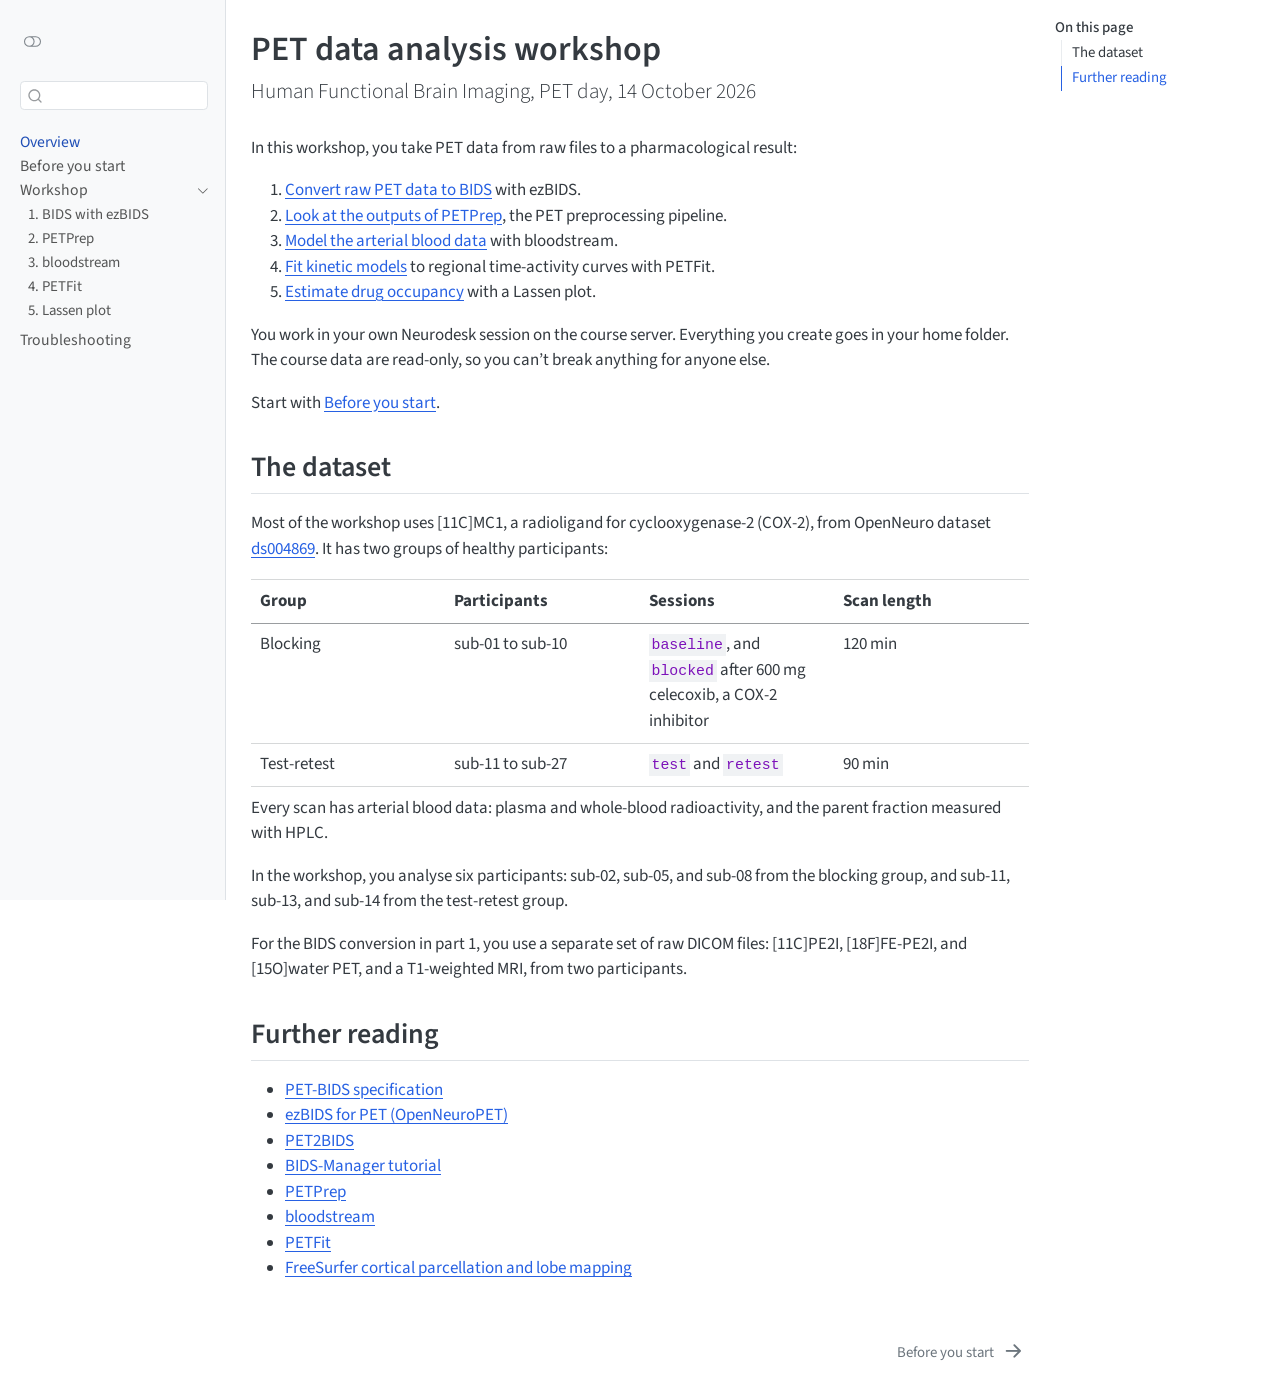
==== docs/index.html @ 764176b8 "first commit" ====
<!DOCTYPE html>
<html xmlns="http://www.w3.org/1999/xhtml" lang="en" xml:lang="en"><head>

<meta charset="utf-8">
<meta name="generator" content="quarto-1.8.22">

<meta name="viewport" content="width=device-width, initial-scale=1.0, user-scalable=yes">


<title>PET data analysis workshop</title>
<style>
code{white-space: pre-wrap;}
span.smallcaps{font-variant: small-caps;}
div.columns{display: flex; gap: min(4vw, 1.5em);}
div.column{flex: auto; overflow-x: auto;}
div.hanging-indent{margin-left: 1.5em; text-indent: -1.5em;}
ul.task-list{list-style: none;}
ul.task-list li input[type="checkbox"] {
  width: 0.8em;
  margin: 0 0.8em 0.2em -1em; /* quarto-specific, see https://github.com/quarto-dev/quarto-cli/issues/4556 */ 
  vertical-align: middle;
}
</style>


<script src="site_libs/quarto-nav/quarto-nav.js"></script>
<script src="site_libs/quarto-nav/headroom.min.js"></script>
<script src="site_libs/clipboard/clipboard.min.js"></script>
<script src="site_libs/quarto-search/autocomplete.umd.js"></script>
<script src="site_libs/quarto-search/fuse.min.js"></script>
<script src="site_libs/quarto-search/quarto-search.js"></script>
<meta name="quarto:offset" content="./">
<link href="./setup.html" rel="next">
<script src="site_libs/quarto-html/quarto.js" type="module"></script>
<script src="site_libs/quarto-html/tabsets/tabsets.js" type="module"></script>
<script src="site_libs/quarto-html/axe/axe-check.js" type="module"></script>
<script src="site_libs/quarto-html/popper.min.js"></script>
<script src="site_libs/quarto-html/tippy.umd.min.js"></script>
<script src="site_libs/quarto-html/anchor.min.js"></script>
<link href="site_libs/quarto-html/tippy.css" rel="stylesheet">
<link href="site_libs/quarto-html/quarto-syntax-highlighting-cd7454b418030687c631a6a7286fbe16.css" rel="stylesheet" class="quarto-color-scheme" id="quarto-text-highlighting-styles">
<link href="site_libs/quarto-html/quarto-syntax-highlighting-dark-fbf3368e9a39f98674df9137282eadca.css" rel="stylesheet" class="quarto-color-scheme quarto-color-alternate" id="quarto-text-highlighting-styles">
<link href="site_libs/quarto-html/quarto-syntax-highlighting-cd7454b418030687c631a6a7286fbe16.css" rel="stylesheet" class="quarto-color-scheme-extra" id="quarto-text-highlighting-styles">
<script src="site_libs/bootstrap/bootstrap.min.js"></script>
<link href="site_libs/bootstrap/bootstrap-icons.css" rel="stylesheet">
<link href="site_libs/bootstrap/bootstrap-1dff777cf163c50baf22591510baa299.min.css" rel="stylesheet" append-hash="true" class="quarto-color-scheme" id="quarto-bootstrap" data-mode="light">
<link href="site_libs/bootstrap/bootstrap-dark-a25004ff6f9bb34376268c84d08a2f1b.min.css" rel="stylesheet" append-hash="true" class="quarto-color-scheme quarto-color-alternate" id="quarto-bootstrap" data-mode="dark">
<link href="site_libs/bootstrap/bootstrap-1dff777cf163c50baf22591510baa299.min.css" rel="stylesheet" append-hash="true" class="quarto-color-scheme-extra" id="quarto-bootstrap" data-mode="light">
<script id="quarto-search-options" type="application/json">{
  "location": "sidebar",
  "copy-button": false,
  "collapse-after": 3,
  "panel-placement": "start",
  "type": "textbox",
  "limit": 50,
  "keyboard-shortcut": [
    "f",
    "/",
    "s"
  ],
  "show-item-context": false,
  "language": {
    "search-no-results-text": "No results",
    "search-matching-documents-text": "matching documents",
    "search-copy-link-title": "Copy link to search",
    "search-hide-matches-text": "Hide additional matches",
    "search-more-match-text": "more match in this document",
    "search-more-matches-text": "more matches in this document",
    "search-clear-button-title": "Clear",
    "search-text-placeholder": "",
    "search-detached-cancel-button-title": "Cancel",
    "search-submit-button-title": "Submit",
    "search-label": "Search"
  }
}</script>
<style>html{ scroll-behavior: smooth; }</style>


</head>

<body class="nav-sidebar docked quarto-light"><script id="quarto-html-before-body" type="application/javascript">
    const toggleBodyColorMode = (bsSheetEl) => {
      const mode = bsSheetEl.getAttribute("data-mode");
      const bodyEl = window.document.querySelector("body");
      if (mode === "dark") {
        bodyEl.classList.add("quarto-dark");
        bodyEl.classList.remove("quarto-light");
      } else {
        bodyEl.classList.add("quarto-light");
        bodyEl.classList.remove("quarto-dark");
      }
    }
    const toggleBodyColorPrimary = () => {
      const bsSheetEl = window.document.querySelector("link#quarto-bootstrap:not([rel=disabled-stylesheet])");
      if (bsSheetEl) {
        toggleBodyColorMode(bsSheetEl);
      }
    }
    const setColorSchemeToggle = (alternate) => {
      const toggles = window.document.querySelectorAll('.quarto-color-scheme-toggle');
      for (let i=0; i < toggles.length; i++) {
        const toggle = toggles[i];
        if (toggle) {
          if (alternate) {
            toggle.classList.add("alternate");
          } else {
            toggle.classList.remove("alternate");
          }
        }
      }
    };
    const toggleColorMode = (alternate) => {
      // Switch the stylesheets
      const primaryStylesheets = window.document.querySelectorAll('link.quarto-color-scheme:not(.quarto-color-alternate)');
      const alternateStylesheets = window.document.querySelectorAll('link.quarto-color-scheme.quarto-color-alternate');
      manageTransitions('#quarto-margin-sidebar .nav-link', false);
      if (alternate) {
        // note: dark is layered on light, we don't disable primary!
        enableStylesheet(alternateStylesheets);
        for (const sheetNode of alternateStylesheets) {
          if (sheetNode.id === "quarto-bootstrap") {
            toggleBodyColorMode(sheetNode);
          }
        }
      } else {
        disableStylesheet(alternateStylesheets);
        enableStylesheet(primaryStylesheets)
        toggleBodyColorPrimary();
      }
      manageTransitions('#quarto-margin-sidebar .nav-link', true);
      // Switch the toggles
      setColorSchemeToggle(alternate)
      // Hack to workaround the fact that safari doesn't
      // properly recolor the scrollbar when toggling (#1455)
      if (navigator.userAgent.indexOf('Safari') > 0 && navigator.userAgent.indexOf('Chrome') == -1) {
        manageTransitions("body", false);
        window.scrollTo(0, 1);
        setTimeout(() => {
          window.scrollTo(0, 0);
          manageTransitions("body", true);
        }, 40);
      }
    }
    const disableStylesheet = (stylesheets) => {
      for (let i=0; i < stylesheets.length; i++) {
        const stylesheet = stylesheets[i];
        stylesheet.rel = 'disabled-stylesheet';
      }
    }
    const enableStylesheet = (stylesheets) => {
      for (let i=0; i < stylesheets.length; i++) {
        const stylesheet = stylesheets[i];
        if(stylesheet.rel !== 'stylesheet') { // for Chrome, which will still FOUC without this check
          stylesheet.rel = 'stylesheet';
        }
      }
    }
    const manageTransitions = (selector, allowTransitions) => {
      const els = window.document.querySelectorAll(selector);
      for (let i=0; i < els.length; i++) {
        const el = els[i];
        if (allowTransitions) {
          el.classList.remove('notransition');
        } else {
          el.classList.add('notransition');
        }
      }
    }
    const isFileUrl = () => {
      return window.location.protocol === 'file:';
    }
    const hasAlternateSentinel = () => {
      let styleSentinel = getColorSchemeSentinel();
      if (styleSentinel !== null) {
        return styleSentinel === "alternate";
      } else {
        return false;
      }
    }
    const setStyleSentinel = (alternate) => {
      const value = alternate ? "alternate" : "default";
      if (!isFileUrl()) {
        window.localStorage.setItem("quarto-color-scheme", value);
      } else {
        localAlternateSentinel = value;
      }
    }
    const getColorSchemeSentinel = () => {
      if (!isFileUrl()) {
        const storageValue = window.localStorage.getItem("quarto-color-scheme");
        return storageValue != null ? storageValue : localAlternateSentinel;
      } else {
        return localAlternateSentinel;
      }
    }
    const toggleGiscusIfUsed = (isAlternate, darkModeDefault) => {
      const baseTheme = document.querySelector('#giscus-base-theme')?.value ?? 'light';
      const alternateTheme = document.querySelector('#giscus-alt-theme')?.value ?? 'dark';
      let newTheme = '';
      if(authorPrefersDark) {
        newTheme = isAlternate ? baseTheme : alternateTheme;
      } else {
        newTheme = isAlternate ? alternateTheme : baseTheme;
      }
      const changeGiscusTheme = () => {
        // From: https://github.com/giscus/giscus/issues/336
        const sendMessage = (message) => {
          const iframe = document.querySelector('iframe.giscus-frame');
          if (!iframe) return;
          iframe.contentWindow.postMessage({ giscus: message }, 'https://giscus.app');
        }
        sendMessage({
          setConfig: {
            theme: newTheme
          }
        });
      }
      const isGiscussLoaded = window.document.querySelector('iframe.giscus-frame') !== null;
      if (isGiscussLoaded) {
        changeGiscusTheme();
      }
    };
    const authorPrefersDark = false;
    const darkModeDefault = authorPrefersDark;
      document.querySelector('link#quarto-text-highlighting-styles.quarto-color-scheme-extra').rel = 'disabled-stylesheet';
      document.querySelector('link#quarto-bootstrap.quarto-color-scheme-extra').rel = 'disabled-stylesheet';
    let localAlternateSentinel = darkModeDefault ? 'alternate' : 'default';
    // Dark / light mode switch
    window.quartoToggleColorScheme = () => {
      // Read the current dark / light value
      let toAlternate = !hasAlternateSentinel();
      toggleColorMode(toAlternate);
      setStyleSentinel(toAlternate);
      toggleGiscusIfUsed(toAlternate, darkModeDefault);
      window.dispatchEvent(new Event('resize'));
    };
    // Switch to dark mode if need be
    if (hasAlternateSentinel()) {
      toggleColorMode(true);
    } else {
      toggleColorMode(false);
    }
  </script>

<div id="quarto-search-results"></div>
  <header id="quarto-header" class="headroom fixed-top">
  <nav class="quarto-secondary-nav">
    <div class="container-fluid d-flex">
      <button type="button" class="quarto-btn-toggle btn" data-bs-toggle="collapse" role="button" data-bs-target=".quarto-sidebar-collapse-item" aria-controls="quarto-sidebar" aria-expanded="false" aria-label="Toggle sidebar navigation" onclick="if (window.quartoToggleHeadroom) { window.quartoToggleHeadroom(); }">
        <i class="bi bi-layout-text-sidebar-reverse"></i>
      </button>
        <nav class="quarto-page-breadcrumbs" aria-label="breadcrumb"><ol class="breadcrumb"><li class="breadcrumb-item"><a href="./index.html">Overview</a></li></ol></nav>
        <a class="flex-grow-1" role="navigation" data-bs-toggle="collapse" data-bs-target=".quarto-sidebar-collapse-item" aria-controls="quarto-sidebar" aria-expanded="false" aria-label="Toggle sidebar navigation" onclick="if (window.quartoToggleHeadroom) { window.quartoToggleHeadroom(); }">      
        </a>
      <button type="button" class="btn quarto-search-button" aria-label="Search" onclick="window.quartoOpenSearch();">
        <i class="bi bi-search"></i>
      </button>
    </div>
  </nav>
</header>
<!-- content -->
<div id="quarto-content" class="quarto-container page-columns page-rows-contents page-layout-article">
<!-- sidebar -->
  <nav id="quarto-sidebar" class="sidebar collapse collapse-horizontal quarto-sidebar-collapse-item sidebar-navigation docked overflow-auto">
    <div class="pt-lg-2 mt-2 text-left sidebar-header">
      <a href="./index.html" class="sidebar-logo-link">
      </a>
      <div class="sidebar-tools-main">
  <a href="" class="quarto-color-scheme-toggle quarto-navigation-tool  px-1" onclick="window.quartoToggleColorScheme(); return false;" title="Toggle dark mode"><i class="bi"></i></a>
</div>
      </div>
        <div class="mt-2 flex-shrink-0 align-items-center">
        <div class="sidebar-search">
        <div id="quarto-search" class="" title="Search"></div>
        </div>
        </div>
    <div class="sidebar-menu-container"> 
    <ul class="list-unstyled mt-1">
        <li class="sidebar-item">
  <div class="sidebar-item-container"> 
  <a href="./index.html" class="sidebar-item-text sidebar-link active">
 <span class="menu-text">Overview</span></a>
  </div>
</li>
        <li class="sidebar-item">
  <div class="sidebar-item-container"> 
  <a href="./setup.html" class="sidebar-item-text sidebar-link">
 <span class="menu-text">Before you start</span></a>
  </div>
</li>
        <li class="sidebar-item sidebar-item-section">
      <div class="sidebar-item-container"> 
            <a class="sidebar-item-text sidebar-link text-start" data-bs-toggle="collapse" data-bs-target="#quarto-sidebar-section-1" role="navigation" aria-expanded="true">
 <span class="menu-text">Workshop</span></a>
          <a class="sidebar-item-toggle text-start" data-bs-toggle="collapse" data-bs-target="#quarto-sidebar-section-1" role="navigation" aria-expanded="true" aria-label="Toggle section">
            <i class="bi bi-chevron-right ms-2"></i>
          </a> 
      </div>
      <ul id="quarto-sidebar-section-1" class="collapse list-unstyled sidebar-section depth1 show">  
          <li class="sidebar-item">
  <div class="sidebar-item-container"> 
  <a href="./01-ezbids.html" class="sidebar-item-text sidebar-link">
 <span class="menu-text">1. BIDS with ezBIDS</span></a>
  </div>
</li>
          <li class="sidebar-item">
  <div class="sidebar-item-container"> 
  <a href="./02-petprep.html" class="sidebar-item-text sidebar-link">
 <span class="menu-text">2. PETPrep</span></a>
  </div>
</li>
          <li class="sidebar-item">
  <div class="sidebar-item-container"> 
  <a href="./03-bloodstream.html" class="sidebar-item-text sidebar-link">
 <span class="menu-text">3. bloodstream</span></a>
  </div>
</li>
          <li class="sidebar-item">
  <div class="sidebar-item-container"> 
  <a href="./04-petfit.html" class="sidebar-item-text sidebar-link">
 <span class="menu-text">4. PETFit</span></a>
  </div>
</li>
          <li class="sidebar-item">
  <div class="sidebar-item-container"> 
  <a href="./05-lassen.html" class="sidebar-item-text sidebar-link">
 <span class="menu-text">5. Lassen plot</span></a>
  </div>
</li>
      </ul>
  </li>
        <li class="sidebar-item">
  <div class="sidebar-item-container"> 
  <a href="./troubleshooting.html" class="sidebar-item-text sidebar-link">
 <span class="menu-text">Troubleshooting</span></a>
  </div>
</li>
    </ul>
    </div>
</nav>
<div id="quarto-sidebar-glass" class="quarto-sidebar-collapse-item" data-bs-toggle="collapse" data-bs-target=".quarto-sidebar-collapse-item"></div>
<!-- margin-sidebar -->
    <div id="quarto-margin-sidebar" class="sidebar margin-sidebar">
        <nav id="TOC" role="doc-toc" class="toc-active">
    <h2 id="toc-title">On this page</h2>
   
  <ul>
  <li><a href="#the-dataset" id="toc-the-dataset" class="nav-link active" data-scroll-target="#the-dataset">The dataset</a></li>
  <li><a href="#further-reading" id="toc-further-reading" class="nav-link" data-scroll-target="#further-reading">Further reading</a></li>
  </ul>
</nav>
    </div>
<!-- main -->
<main class="content" id="quarto-document-content">


<header id="title-block-header" class="quarto-title-block default">
<div class="quarto-title">
<h1 class="title">PET data analysis workshop</h1>
<p class="subtitle lead">Human Functional Brain Imaging, PET day, 14 October 2026</p>
</div>



<div class="quarto-title-meta">

    
  
    
  </div>
  


</header>


<p>In this workshop, you take PET data from raw files to a pharmacological result:</p>
<ol type="1">
<li><a href="./01-ezbids.html">Convert raw PET data to BIDS</a> with ezBIDS.</li>
<li><a href="./02-petprep.html">Look at the outputs of PETPrep</a>, the PET preprocessing pipeline.</li>
<li><a href="./03-bloodstream.html">Model the arterial blood data</a> with bloodstream.</li>
<li><a href="./04-petfit.html">Fit kinetic models</a> to regional time-activity curves with PETFit.</li>
<li><a href="./05-lassen.html">Estimate drug occupancy</a> with a Lassen plot.</li>
</ol>
<p>You work in your own Neurodesk session on the course server. Everything you create goes in your home folder. The course data are read-only, so you can’t break anything for anyone else.</p>
<p>Start with <a href="./setup.html">Before you start</a>.</p>
<section id="the-dataset" class="level2">
<h2 class="anchored" data-anchor-id="the-dataset">The dataset</h2>
<p>Most of the workshop uses [11C]MC1, a radioligand for cyclooxygenase-2 (COX-2), from OpenNeuro dataset <a href="https://openneuro.org/datasets/ds004869">ds004869</a>. It has two groups of healthy participants:</p>
<table class="caption-top table">
<colgroup>
<col style="width: 25%">
<col style="width: 25%">
<col style="width: 25%">
<col style="width: 25%">
</colgroup>
<thead>
<tr class="header">
<th>Group</th>
<th>Participants</th>
<th>Sessions</th>
<th>Scan length</th>
</tr>
</thead>
<tbody>
<tr class="odd">
<td>Blocking</td>
<td>sub-01 to sub-10</td>
<td><code>baseline</code>, and <code>blocked</code> after 600 mg celecoxib, a COX-2 inhibitor</td>
<td>120 min</td>
</tr>
<tr class="even">
<td>Test-retest</td>
<td>sub-11 to sub-27</td>
<td><code>test</code> and <code>retest</code></td>
<td>90 min</td>
</tr>
</tbody>
</table>
<p>Every scan has arterial blood data: plasma and whole-blood radioactivity, and the parent fraction measured with HPLC.</p>
<p>In the workshop, you analyse six participants: sub-02, sub-05, and sub-08 from the blocking group, and sub-11, sub-13, and sub-14 from the test-retest group.</p>
<p>For the BIDS conversion in part 1, you use a separate set of raw DICOM files: [11C]PE2I, [18F]FE-PE2I, and [15O]water PET, and a T1-weighted MRI, from two participants.</p>
</section>
<section id="further-reading" class="level2">
<h2 class="anchored" data-anchor-id="further-reading">Further reading</h2>
<ul>
<li><a href="https://bids-specification.readthedocs.io/en/stable/modality-specific-files/positron-emission-tomography.html">PET-BIDS specification</a></li>
<li><a href="https://github.com/openneuropet/ezbids_docker">ezBIDS for PET (OpenNeuroPET)</a></li>
<li><a href="https://github.com/openneuropet/PET2BIDS">PET2BIDS</a></li>
<li><a href="https://ancplaboldenburg.github.io/bids_manager_documentation/tutorial.html">BIDS-Manager tutorial</a></li>
<li><a href="https://github.com/nipreps/petprep">PETPrep</a></li>
<li><a href="https://github.com/mathesong/bloodstream">bloodstream</a></li>
<li><a href="https://github.com/mathesong/petfit">PETFit</a></li>
<li><a href="https://surfer.nmr.mgh.harvard.edu/fswiki/CorticalParcellation">FreeSurfer cortical parcellation and lobe mapping</a></li>
</ul>


</section>

</main> <!-- /main -->
<script id="quarto-html-after-body" type="application/javascript">
  window.document.addEventListener("DOMContentLoaded", function (event) {
    // Ensure there is a toggle, if there isn't float one in the top right
    if (window.document.querySelector('.quarto-color-scheme-toggle') === null) {
      const a = window.document.createElement('a');
      a.classList.add('top-right');
      a.classList.add('quarto-color-scheme-toggle');
      a.href = "";
      a.onclick = function() { try { window.quartoToggleColorScheme(); } catch {} return false; };
      const i = window.document.createElement("i");
      i.classList.add('bi');
      a.appendChild(i);
      window.document.body.appendChild(a);
    }
    setColorSchemeToggle(hasAlternateSentinel())
    const icon = "";
    const anchorJS = new window.AnchorJS();
    anchorJS.options = {
      placement: 'right',
      icon: icon
    };
    anchorJS.add('.anchored');
    const isCodeAnnotation = (el) => {
      for (const clz of el.classList) {
        if (clz.startsWith('code-annotation-')) {                     
          return true;
        }
      }
      return false;
    }
    const onCopySuccess = function(e) {
      // button target
      const button = e.trigger;
      // don't keep focus
      button.blur();
      // flash "checked"
      button.classList.add('code-copy-button-checked');
      var currentTitle = button.getAttribute("title");
      button.setAttribute("title", "Copied!");
      let tooltip;
      if (window.bootstrap) {
        button.setAttribute("data-bs-toggle", "tooltip");
        button.setAttribute("data-bs-placement", "left");
        button.setAttribute("data-bs-title", "Copied!");
        tooltip = new bootstrap.Tooltip(button, 
          { trigger: "manual", 
            customClass: "code-copy-button-tooltip",
            offset: [0, -8]});
        tooltip.show();    
      }
      setTimeout(function() {
        if (tooltip) {
          tooltip.hide();
          button.removeAttribute("data-bs-title");
          button.removeAttribute("data-bs-toggle");
          button.removeAttribute("data-bs-placement");
        }
        button.setAttribute("title", currentTitle);
        button.classList.remove('code-copy-button-checked');
      }, 1000);
      // clear code selection
      e.clearSelection();
    }
    const getTextToCopy = function(trigger) {
        const codeEl = trigger.previousElementSibling.cloneNode(true);
        for (const childEl of codeEl.children) {
          if (isCodeAnnotation(childEl)) {
            childEl.remove();
          }
        }
        return codeEl.innerText;
    }
    const clipboard = new window.ClipboardJS('.code-copy-button:not([data-in-quarto-modal])', {
      text: getTextToCopy
    });
    clipboard.on('success', onCopySuccess);
    if (window.document.getElementById('quarto-embedded-source-code-modal')) {
      const clipboardModal = new window.ClipboardJS('.code-copy-button[data-in-quarto-modal]', {
        text: getTextToCopy,
        container: window.document.getElementById('quarto-embedded-source-code-modal')
      });
      clipboardModal.on('success', onCopySuccess);
    }
      var localhostRegex = new RegExp(/^(?:http|https):\/\/localhost\:?[0-9]*\//);
      var mailtoRegex = new RegExp(/^mailto:/);
        var filterRegex = new RegExp('/' + window.location.host + '/');
      var isInternal = (href) => {
          return filterRegex.test(href) || localhostRegex.test(href) || mailtoRegex.test(href);
      }
      // Inspect non-navigation links and adorn them if external
     var links = window.document.querySelectorAll('a[href]:not(.nav-link):not(.navbar-brand):not(.toc-action):not(.sidebar-link):not(.sidebar-item-toggle):not(.pagination-link):not(.no-external):not([aria-hidden]):not(.dropdown-item):not(.quarto-navigation-tool):not(.about-link)');
      for (var i=0; i<links.length; i++) {
        const link = links[i];
        if (!isInternal(link.href)) {
          // undo the damage that might have been done by quarto-nav.js in the case of
          // links that we want to consider external
          if (link.dataset.originalHref !== undefined) {
            link.href = link.dataset.originalHref;
          }
        }
      }
    function tippyHover(el, contentFn, onTriggerFn, onUntriggerFn) {
      const config = {
        allowHTML: true,
        maxWidth: 500,
        delay: 100,
        arrow: false,
        appendTo: function(el) {
            return el.parentElement;
        },
        interactive: true,
        interactiveBorder: 10,
        theme: 'quarto',
        placement: 'bottom-start',
      };
      if (contentFn) {
        config.content = contentFn;
      }
      if (onTriggerFn) {
        config.onTrigger = onTriggerFn;
      }
      if (onUntriggerFn) {
        config.onUntrigger = onUntriggerFn;
      }
      window.tippy(el, config); 
    }
    const noterefs = window.document.querySelectorAll('a[role="doc-noteref"]');
    for (var i=0; i<noterefs.length; i++) {
      const ref = noterefs[i];
      tippyHover(ref, function() {
        // use id or data attribute instead here
        let href = ref.getAttribute('data-footnote-href') || ref.getAttribute('href');
        try { href = new URL(href).hash; } catch {}
        const id = href.replace(/^#\/?/, "");
        const note = window.document.getElementById(id);
        if (note) {
          return note.innerHTML;
        } else {
          return "";
        }
      });
    }
    const xrefs = window.document.querySelectorAll('a.quarto-xref');
    const processXRef = (id, note) => {
      // Strip column container classes
      const stripColumnClz = (el) => {
        el.classList.remove("page-full", "page-columns");
        if (el.children) {
          for (const child of el.children) {
            stripColumnClz(child);
          }
        }
      }
      stripColumnClz(note)
      if (id === null || id.startsWith('sec-')) {
        // Special case sections, only their first couple elements
        const container = document.createElement("div");
        if (note.children && note.children.length > 2) {
          container.appendChild(note.children[0].cloneNode(true));
          for (let i = 1; i < note.children.length; i++) {
            const child = note.children[i];
            if (child.tagName === "P" && child.innerText === "") {
              continue;
            } else {
              container.appendChild(child.cloneNode(true));
              break;
            }
          }
          if (window.Quarto?.typesetMath) {
            window.Quarto.typesetMath(container);
          }
          return container.innerHTML
        } else {
          if (window.Quarto?.typesetMath) {
            window.Quarto.typesetMath(note);
          }
          return note.innerHTML;
        }
      } else {
        // Remove any anchor links if they are present
        const anchorLink = note.querySelector('a.anchorjs-link');
        if (anchorLink) {
          anchorLink.remove();
        }
        if (window.Quarto?.typesetMath) {
          window.Quarto.typesetMath(note);
        }
        if (note.classList.contains("callout")) {
          return note.outerHTML;
        } else {
          return note.innerHTML;
        }
      }
    }
    for (var i=0; i<xrefs.length; i++) {
      const xref = xrefs[i];
      tippyHover(xref, undefined, function(instance) {
        instance.disable();
        let url = xref.getAttribute('href');
        let hash = undefined; 
        if (url.startsWith('#')) {
          hash = url;
        } else {
          try { hash = new URL(url).hash; } catch {}
        }
        if (hash) {
          const id = hash.replace(/^#\/?/, "");
          const note = window.document.getElementById(id);
          if (note !== null) {
            try {
              const html = processXRef(id, note.cloneNode(true));
              instance.setContent(html);
            } finally {
              instance.enable();
              instance.show();
            }
          } else {
            // See if we can fetch this
            fetch(url.split('#')[0])
            .then(res => res.text())
            .then(html => {
              const parser = new DOMParser();
              const htmlDoc = parser.parseFromString(html, "text/html");
              const note = htmlDoc.getElementById(id);
              if (note !== null) {
                const html = processXRef(id, note);
                instance.setContent(html);
              } 
            }).finally(() => {
              instance.enable();
              instance.show();
            });
          }
        } else {
          // See if we can fetch a full url (with no hash to target)
          // This is a special case and we should probably do some content thinning / targeting
          fetch(url)
          .then(res => res.text())
          .then(html => {
            const parser = new DOMParser();
            const htmlDoc = parser.parseFromString(html, "text/html");
            const note = htmlDoc.querySelector('main.content');
            if (note !== null) {
              // This should only happen for chapter cross references
              // (since there is no id in the URL)
              // remove the first header
              if (note.children.length > 0 && note.children[0].tagName === "HEADER") {
                note.children[0].remove();
              }
              const html = processXRef(null, note);
              instance.setContent(html);
            } 
          }).finally(() => {
            instance.enable();
            instance.show();
          });
        }
      }, function(instance) {
      });
    }
        let selectedAnnoteEl;
        const selectorForAnnotation = ( cell, annotation) => {
          let cellAttr = 'data-code-cell="' + cell + '"';
          let lineAttr = 'data-code-annotation="' +  annotation + '"';
          const selector = 'span[' + cellAttr + '][' + lineAttr + ']';
          return selector;
        }
        const selectCodeLines = (annoteEl) => {
          const doc = window.document;
          const targetCell = annoteEl.getAttribute("data-target-cell");
          const targetAnnotation = annoteEl.getAttribute("data-target-annotation");
          const annoteSpan = window.document.querySelector(selectorForAnnotation(targetCell, targetAnnotation));
          const lines = annoteSpan.getAttribute("data-code-lines").split(",");
          const lineIds = lines.map((line) => {
            return targetCell + "-" + line;
          })
          let top = null;
          let height = null;
          let parent = null;
          if (lineIds.length > 0) {
              //compute the position of the single el (top and bottom and make a div)
              const el = window.document.getElementById(lineIds[0]);
              top = el.offsetTop;
              height = el.offsetHeight;
              parent = el.parentElement.parentElement;
            if (lineIds.length > 1) {
              const lastEl = window.document.getElementById(lineIds[lineIds.length - 1]);
              const bottom = lastEl.offsetTop + lastEl.offsetHeight;
              height = bottom - top;
            }
            if (top !== null && height !== null && parent !== null) {
              // cook up a div (if necessary) and position it 
              let div = window.document.getElementById("code-annotation-line-highlight");
              if (div === null) {
                div = window.document.createElement("div");
                div.setAttribute("id", "code-annotation-line-highlight");
                div.style.position = 'absolute';
                parent.appendChild(div);
              }
              div.style.top = top - 2 + "px";
              div.style.height = height + 4 + "px";
              div.style.left = 0;
              let gutterDiv = window.document.getElementById("code-annotation-line-highlight-gutter");
              if (gutterDiv === null) {
                gutterDiv = window.document.createElement("div");
                gutterDiv.setAttribute("id", "code-annotation-line-highlight-gutter");
                gutterDiv.style.position = 'absolute';
                const codeCell = window.document.getElementById(targetCell);
                const gutter = codeCell.querySelector('.code-annotation-gutter');
                gutter.appendChild(gutterDiv);
              }
              gutterDiv.style.top = top - 2 + "px";
              gutterDiv.style.height = height + 4 + "px";
            }
            selectedAnnoteEl = annoteEl;
          }
        };
        const unselectCodeLines = () => {
          const elementsIds = ["code-annotation-line-highlight", "code-annotation-line-highlight-gutter"];
          elementsIds.forEach((elId) => {
            const div = window.document.getElementById(elId);
            if (div) {
              div.remove();
            }
          });
          selectedAnnoteEl = undefined;
        };
          // Handle positioning of the toggle
      window.addEventListener(
        "resize",
        throttle(() => {
          elRect = undefined;
          if (selectedAnnoteEl) {
            selectCodeLines(selectedAnnoteEl);
          }
        }, 10)
      );
      function throttle(fn, ms) {
      let throttle = false;
      let timer;
        return (...args) => {
          if(!throttle) { // first call gets through
              fn.apply(this, args);
              throttle = true;
          } else { // all the others get throttled
              if(timer) clearTimeout(timer); // cancel #2
              timer = setTimeout(() => {
                fn.apply(this, args);
                timer = throttle = false;
              }, ms);
          }
        };
      }
        // Attach click handler to the DT
        const annoteDls = window.document.querySelectorAll('dt[data-target-cell]');
        for (const annoteDlNode of annoteDls) {
          annoteDlNode.addEventListener('click', (event) => {
            const clickedEl = event.target;
            if (clickedEl !== selectedAnnoteEl) {
              unselectCodeLines();
              const activeEl = window.document.querySelector('dt[data-target-cell].code-annotation-active');
              if (activeEl) {
                activeEl.classList.remove('code-annotation-active');
              }
              selectCodeLines(clickedEl);
              clickedEl.classList.add('code-annotation-active');
            } else {
              // Unselect the line
              unselectCodeLines();
              clickedEl.classList.remove('code-annotation-active');
            }
          });
        }
    const findCites = (el) => {
      const parentEl = el.parentElement;
      if (parentEl) {
        const cites = parentEl.dataset.cites;
        if (cites) {
          return {
            el,
            cites: cites.split(' ')
          };
        } else {
          return findCites(el.parentElement)
        }
      } else {
        return undefined;
      }
    };
    var bibliorefs = window.document.querySelectorAll('a[role="doc-biblioref"]');
    for (var i=0; i<bibliorefs.length; i++) {
      const ref = bibliorefs[i];
      const citeInfo = findCites(ref);
      if (citeInfo) {
        tippyHover(citeInfo.el, function() {
          var popup = window.document.createElement('div');
          citeInfo.cites.forEach(function(cite) {
            var citeDiv = window.document.createElement('div');
            citeDiv.classList.add('hanging-indent');
            citeDiv.classList.add('csl-entry');
            var biblioDiv = window.document.getElementById('ref-' + cite);
            if (biblioDiv) {
              citeDiv.innerHTML = biblioDiv.innerHTML;
            }
            popup.appendChild(citeDiv);
          });
          return popup.innerHTML;
        });
      }
    }
  });
  </script>
<nav class="page-navigation">
  <div class="nav-page nav-page-previous">
  </div>
  <div class="nav-page nav-page-next">
      <a href="./setup.html" class="pagination-link" aria-label="Before you start">
        <span class="nav-page-text">Before you start</span> <i class="bi bi-arrow-right-short"></i>
      </a>
  </div>
</nav>
</div> <!-- /content -->




<script src="site_libs/quarto-html/zenscroll-min.js"></script>
</body></html>
---- docs/site_libs/quarto-html/tippy.css ----
.tippy-box[data-animation=fade][data-state=hidden]{opacity:0}[data-tippy-root]{max-width:calc(100vw - 10px)}.tippy-box{position:relative;background-color:#333;color:#fff;border-radius:4px;font-size:14px;line-height:1.4;white-space:normal;outline:0;transition-property:transform,visibility,opacity}.tippy-box[data-placement^=top]>.tippy-arrow{bottom:0}.tippy-box[data-placement^=top]>.tippy-arrow:before{bottom:-7px;left:0;border-width:8px 8px 0;border-top-color:initial;transform-origin:center top}.tippy-box[data-placement^=bottom]>.tippy-arrow{top:0}.tippy-box[data-placement^=bottom]>.tippy-arrow:before{top:-7px;left:0;border-width:0 8px 8px;border-bottom-color:initial;transform-origin:center bottom}.tippy-box[data-placement^=left]>.tippy-arrow{right:0}.tippy-box[data-placement^=left]>.tippy-arrow:before{border-width:8px 0 8px 8px;border-left-color:initial;right:-7px;transform-origin:center left}.tippy-box[data-placement^=right]>.tippy-arrow{left:0}.tippy-box[data-placement^=right]>.tippy-arrow:before{left:-7px;border-width:8px 8px 8px 0;border-right-color:initial;transform-origin:center right}.tippy-box[data-inertia][data-state=visible]{transition-timing-function:cubic-bezier(.54,1.5,.38,1.11)}.tippy-arrow{width:16px;height:16px;color:#333}.tippy-arrow:before{content:"";position:absolute;border-color:transparent;border-style:solid}.tippy-content{position:relative;padding:5px 9px;z-index:1}
---- docs/site_libs/quarto-html/quarto-syntax-highlighting-cd7454b418030687c631a6a7286fbe16.css ----
/* quarto syntax highlight colors */
:root {
  --quarto-hl-ot-color: #003B4F;
  --quarto-hl-at-color: #657422;
  --quarto-hl-ss-color: #20794D;
  --quarto-hl-an-color: #5E5E5E;
  --quarto-hl-fu-color: #4758AB;
  --quarto-hl-st-color: #20794D;
  --quarto-hl-cf-color: #003B4F;
  --quarto-hl-op-color: #5E5E5E;
  --quarto-hl-er-color: #AD0000;
  --quarto-hl-bn-color: #AD0000;
  --quarto-hl-al-color: #AD0000;
  --quarto-hl-va-color: #111111;
  --quarto-hl-bu-color: inherit;
  --quarto-hl-ex-color: inherit;
  --quarto-hl-pp-color: #AD0000;
  --quarto-hl-in-color: #5E5E5E;
  --quarto-hl-vs-color: #20794D;
  --quarto-hl-wa-color: #5E5E5E;
  --quarto-hl-do-color: #5E5E5E;
  --quarto-hl-im-color: #00769E;
  --quarto-hl-ch-color: #20794D;
  --quarto-hl-dt-color: #AD0000;
  --quarto-hl-fl-color: #AD0000;
  --quarto-hl-co-color: #5E5E5E;
  --quarto-hl-cv-color: #5E5E5E;
  --quarto-hl-cn-color: #8f5902;
  --quarto-hl-sc-color: #5E5E5E;
  --quarto-hl-dv-color: #AD0000;
  --quarto-hl-kw-color: #003B4F;
}

/* other quarto variables */
:root {
  --quarto-font-monospace: SFMono-Regular, Menlo, Monaco, Consolas, "Liberation Mono", "Courier New", monospace;
}

/* syntax highlight based on Pandoc's rules */
pre > code.sourceCode > span {
  color: #003B4F;
}

code.sourceCode > span {
  color: #003B4F;
}

div.sourceCode,
div.sourceCode pre.sourceCode {
  color: #003B4F;
}

/* Normal */
code span {
  color: #003B4F;
}

/* Alert */
code span.al {
  color: #AD0000;
  font-style: inherit;
}

/* Annotation */
code span.an {
  color: #5E5E5E;
  font-style: inherit;
}

/* Attribute */
code span.at {
  color: #657422;
  font-style: inherit;
}

/* BaseN */
code span.bn {
  color: #AD0000;
  font-style: inherit;
}

/* BuiltIn */
code span.bu {
  font-style: inherit;
}

/* ControlFlow */
code span.cf {
  color: #003B4F;
  font-weight: bold;
  font-style: inherit;
}

/* Char */
code span.ch {
  color: #20794D;
  font-style: inherit;
}

/* Constant */
code span.cn {
  color: #8f5902;
  font-style: inherit;
}

/* Comment */
code span.co {
  color: #5E5E5E;
  font-style: inherit;
}

/* CommentVar */
code span.cv {
  color: #5E5E5E;
  font-style: italic;
}

/* Documentation */
code span.do {
  color: #5E5E5E;
  font-style: italic;
}

/* DataType */
code span.dt {
  color: #AD0000;
  font-style: inherit;
}

/* DecVal */
code span.dv {
  color: #AD0000;
  font-style: inherit;
}

/* Error */
code span.er {
  color: #AD0000;
  font-style: inherit;
}

/* Extension */
code span.ex {
  font-style: inherit;
}

/* Float */
code span.fl {
  color: #AD0000;
  font-style: inherit;
}

/* Function */
code span.fu {
  color: #4758AB;
  font-style: inherit;
}

/* Import */
code span.im {
  color: #00769E;
  font-style: inherit;
}

/* Information */
code span.in {
  color: #5E5E5E;
  font-style: inherit;
}

/* Keyword */
code span.kw {
  color: #003B4F;
  font-weight: bold;
  font-style: inherit;
}

/* Operator */
code span.op {
  color: #5E5E5E;
  font-style: inherit;
}

/* Other */
code span.ot {
  color: #003B4F;
  font-style: inherit;
}

/* Preprocessor */
code span.pp {
  color: #AD0000;
  font-style: inherit;
}

/* SpecialChar */
code span.sc {
  color: #5E5E5E;
  font-style: inherit;
}

/* SpecialString */
code span.ss {
  color: #20794D;
  font-style: inherit;
}

/* String */
code span.st {
  color: #20794D;
  font-style: inherit;
}

/* Variable */
code span.va {
  color: #111111;
  font-style: inherit;
}

/* VerbatimString */
code span.vs {
  color: #20794D;
  font-style: inherit;
}

/* Warning */
code span.wa {
  color: #5E5E5E;
  font-style: italic;
}

.prevent-inlining {
  content: "</";
}

/*# sourceMappingURL=cc7404ab61391eed0f58b5c97bfcf92b.css.map */
---- docs/site_libs/quarto-html/quarto-syntax-highlighting-dark-fbf3368e9a39f98674df9137282eadca.css ----
/* quarto syntax highlight colors */
:root {
  --quarto-hl-al-color: #f07178;
  --quarto-hl-an-color: #d4d0ab;
  --quarto-hl-at-color: #00e0e0;
  --quarto-hl-bn-color: #d4d0ab;
  --quarto-hl-bu-color: #abe338;
  --quarto-hl-ch-color: #abe338;
  --quarto-hl-co-color: #f8f8f2;
  --quarto-hl-cv-color: #ffd700;
  --quarto-hl-cn-color: #ffd700;
  --quarto-hl-cf-color: #ffa07a;
  --quarto-hl-dt-color: #ffa07a;
  --quarto-hl-dv-color: #d4d0ab;
  --quarto-hl-do-color: #f8f8f2;
  --quarto-hl-er-color: #f07178;
  --quarto-hl-ex-color: #00e0e0;
  --quarto-hl-fl-color: #d4d0ab;
  --quarto-hl-fu-color: #ffa07a;
  --quarto-hl-im-color: #abe338;
  --quarto-hl-in-color: #d4d0ab;
  --quarto-hl-kw-color: #ffa07a;
  --quarto-hl-op-color: #ffa07a;
  --quarto-hl-ot-color: #00e0e0;
  --quarto-hl-pp-color: #dcc6e0;
  --quarto-hl-re-color: #00e0e0;
  --quarto-hl-sc-color: #abe338;
  --quarto-hl-ss-color: #abe338;
  --quarto-hl-st-color: #abe338;
  --quarto-hl-va-color: #00e0e0;
  --quarto-hl-vs-color: #abe338;
  --quarto-hl-wa-color: #dcc6e0;
}

/* other quarto variables */
:root {
  --quarto-font-monospace: SFMono-Regular, Menlo, Monaco, Consolas, "Liberation Mono", "Courier New", monospace;
}

/* syntax highlight based on Pandoc's rules */
pre > code.sourceCode > span {
  color: #f8f8f2;
}

code.sourceCode > span {
  color: #f8f8f2;
}

div.sourceCode,
div.sourceCode pre.sourceCode {
  color: #f8f8f2;
}

/* Normal */
code span {
  color: #f8f8f2;
}

/* Alert */
code span.al {
  color: #f07178;
}

/* Annotation */
code span.an {
  color: #d4d0ab;
}

/* Attribute */
code span.at {
  color: #00e0e0;
}

/* BaseN */
code span.bn {
  color: #d4d0ab;
}

/* BuiltIn */
code span.bu {
  color: #abe338;
}

/* ControlFlow */
code span.cf {
  font-weight: bold;
  color: #ffa07a;
}

/* Char */
code span.ch {
  color: #abe338;
}

/* Constant */
code span.cn {
  color: #ffd700;
}

/* Comment */
code span.co {
  font-style: italic;
  color: #f8f8f2;
}

/* CommentVar */
code span.cv {
  color: #ffd700;
}

/* Documentation */
code span.do {
  color: #f8f8f2;
}

/* DataType */
code span.dt {
  color: #ffa07a;
}

/* DecVal */
code span.dv {
  color: #d4d0ab;
}

/* Error */
code span.er {
  color: #f07178;
  text-decoration: underline;
}

/* Extension */
code span.ex {
  font-weight: bold;
  color: #00e0e0;
}

/* Float */
code span.fl {
  color: #d4d0ab;
}

/* Function */
code span.fu {
  color: #ffa07a;
}

/* Import */
code span.im {
  color: #abe338;
}

/* Information */
code span.in {
  color: #d4d0ab;
}

/* Keyword */
code span.kw {
  font-weight: bold;
  color: #ffa07a;
}

/* Operator */
code span.op {
  color: #ffa07a;
}

/* Other */
code span.ot {
  color: #00e0e0;
}

/* Preprocessor */
code span.pp {
  color: #dcc6e0;
}

/* RegionMarker */
code span.re {
  background-color: #f8f8f2;
  color: #00e0e0;
}

/* SpecialChar */
code span.sc {
  color: #abe338;
}

/* SpecialString */
code span.ss {
  color: #abe338;
}

/* String */
code span.st {
  color: #abe338;
}

/* Variable */
code span.va {
  color: #00e0e0;
}

/* VerbatimString */
code span.vs {
  color: #abe338;
}

/* Warning */
code span.wa {
  color: #dcc6e0;
}

.prevent-inlining {
  content: "</";
}

/*# sourceMappingURL=cefb45797f88be9fdd2bc0e74a6f459a.css.map */
---- docs/site_libs/quarto-html/quarto-syntax-highlighting-cd7454b418030687c631a6a7286fbe16.css ----
/* quarto syntax highlight colors */
:root {
  --quarto-hl-ot-color: #003B4F;
  --quarto-hl-at-color: #657422;
  --quarto-hl-ss-color: #20794D;
  --quarto-hl-an-color: #5E5E5E;
  --quarto-hl-fu-color: #4758AB;
  --quarto-hl-st-color: #20794D;
  --quarto-hl-cf-color: #003B4F;
  --quarto-hl-op-color: #5E5E5E;
  --quarto-hl-er-color: #AD0000;
  --quarto-hl-bn-color: #AD0000;
  --quarto-hl-al-color: #AD0000;
  --quarto-hl-va-color: #111111;
  --quarto-hl-bu-color: inherit;
  --quarto-hl-ex-color: inherit;
  --quarto-hl-pp-color: #AD0000;
  --quarto-hl-in-color: #5E5E5E;
  --quarto-hl-vs-color: #20794D;
  --quarto-hl-wa-color: #5E5E5E;
  --quarto-hl-do-color: #5E5E5E;
  --quarto-hl-im-color: #00769E;
  --quarto-hl-ch-color: #20794D;
  --quarto-hl-dt-color: #AD0000;
  --quarto-hl-fl-color: #AD0000;
  --quarto-hl-co-color: #5E5E5E;
  --quarto-hl-cv-color: #5E5E5E;
  --quarto-hl-cn-color: #8f5902;
  --quarto-hl-sc-color: #5E5E5E;
  --quarto-hl-dv-color: #AD0000;
  --quarto-hl-kw-color: #003B4F;
}

/* other quarto variables */
:root {
  --quarto-font-monospace: SFMono-Regular, Menlo, Monaco, Consolas, "Liberation Mono", "Courier New", monospace;
}

/* syntax highlight based on Pandoc's rules */
pre > code.sourceCode > span {
  color: #003B4F;
}

code.sourceCode > span {
  color: #003B4F;
}

div.sourceCode,
div.sourceCode pre.sourceCode {
  color: #003B4F;
}

/* Normal */
code span {
  color: #003B4F;
}

/* Alert */
code span.al {
  color: #AD0000;
  font-style: inherit;
}

/* Annotation */
code span.an {
  color: #5E5E5E;
  font-style: inherit;
}

/* Attribute */
code span.at {
  color: #657422;
  font-style: inherit;
}

/* BaseN */
code span.bn {
  color: #AD0000;
  font-style: inherit;
}

/* BuiltIn */
code span.bu {
  font-style: inherit;
}

/* ControlFlow */
code span.cf {
  color: #003B4F;
  font-weight: bold;
  font-style: inherit;
}

/* Char */
code span.ch {
  color: #20794D;
  font-style: inherit;
}

/* Constant */
code span.cn {
  color: #8f5902;
  font-style: inherit;
}

/* Comment */
code span.co {
  color: #5E5E5E;
  font-style: inherit;
}

/* CommentVar */
code span.cv {
  color: #5E5E5E;
  font-style: italic;
}

/* Documentation */
code span.do {
  color: #5E5E5E;
  font-style: italic;
}

/* DataType */
code span.dt {
  color: #AD0000;
  font-style: inherit;
}

/* DecVal */
code span.dv {
  color: #AD0000;
  font-style: inherit;
}

/* Error */
code span.er {
  color: #AD0000;
  font-style: inherit;
}

/* Extension */
code span.ex {
  font-style: inherit;
}

/* Float */
code span.fl {
  color: #AD0000;
  font-style: inherit;
}

/* Function */
code span.fu {
  color: #4758AB;
  font-style: inherit;
}

/* Import */
code span.im {
  color: #00769E;
  font-style: inherit;
}

/* Information */
code span.in {
  color: #5E5E5E;
  font-style: inherit;
}

/* Keyword */
code span.kw {
  color: #003B4F;
  font-weight: bold;
  font-style: inherit;
}

/* Operator */
code span.op {
  color: #5E5E5E;
  font-style: inherit;
}

/* Other */
code span.ot {
  color: #003B4F;
  font-style: inherit;
}

/* Preprocessor */
code span.pp {
  color: #AD0000;
  font-style: inherit;
}

/* SpecialChar */
code span.sc {
  color: #5E5E5E;
  font-style: inherit;
}

/* SpecialString */
code span.ss {
  color: #20794D;
  font-style: inherit;
}

/* String */
code span.st {
  color: #20794D;
  font-style: inherit;
}

/* Variable */
code span.va {
  color: #111111;
  font-style: inherit;
}

/* VerbatimString */
code span.vs {
  color: #20794D;
  font-style: inherit;
}

/* Warning */
code span.wa {
  color: #5E5E5E;
  font-style: italic;
}

.prevent-inlining {
  content: "</";
}

/*# sourceMappingURL=cc7404ab61391eed0f58b5c97bfcf92b.css.map */
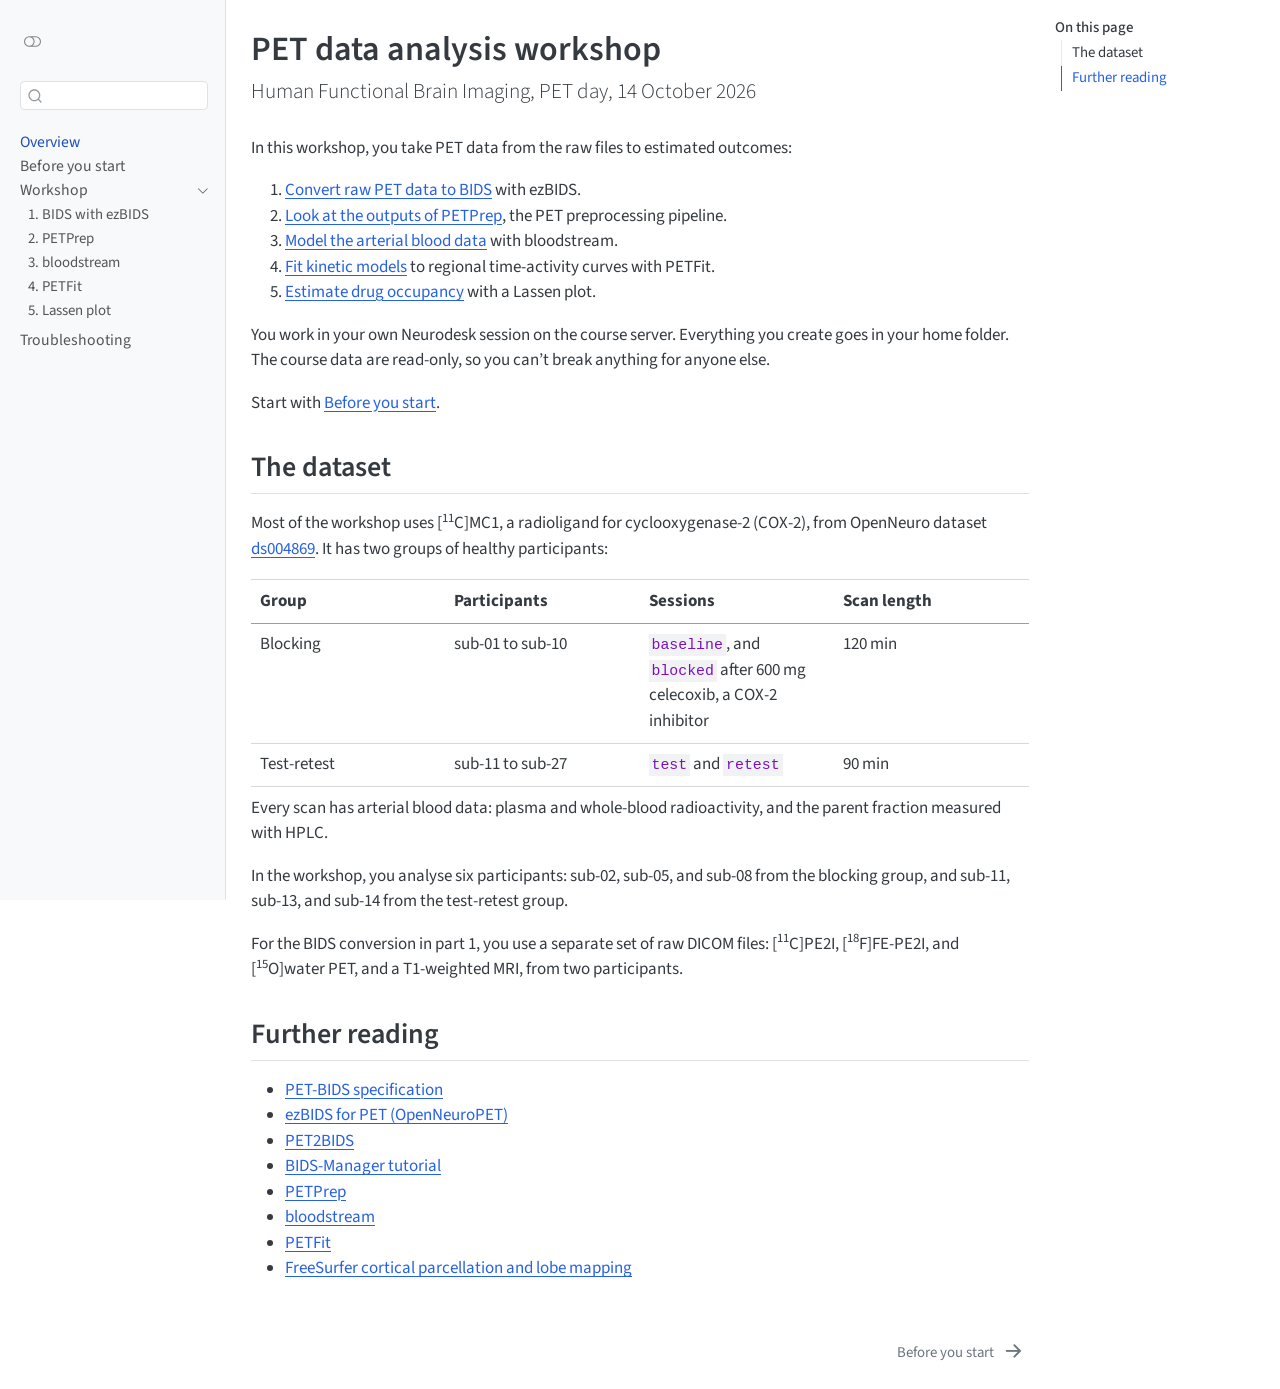
==== commit 9bdd3e28: "Revise workshop flow: two bloodstream runs, 2TCM and Lassen analyses in PETFit, PETPrep options sect" ====
--- a/docs/index.html
+++ b/docs/index.html
@@ -374,7 +374,7 @@
 </header>
 
 
-<p>In this workshop, you take PET data from raw files to a pharmacological result:</p>
+<p>In this workshop, you take PET data from the raw files to estimated outcomes:</p>
 <ol type="1">
 <li><a href="./01-ezbids.html">Convert raw PET data to BIDS</a> with ezBIDS.</li>
 <li><a href="./02-petprep.html">Look at the outputs of PETPrep</a>, the PET preprocessing pipeline.</li>
@@ -386,7 +386,7 @@
 <p>Start with <a href="./setup.html">Before you start</a>.</p>
 <section id="the-dataset" class="level2">
 <h2 class="anchored" data-anchor-id="the-dataset">The dataset</h2>
-<p>Most of the workshop uses [11C]MC1, a radioligand for cyclooxygenase-2 (COX-2), from OpenNeuro dataset <a href="https://openneuro.org/datasets/ds004869">ds004869</a>. It has two groups of healthy participants:</p>
+<p>Most of the workshop uses [<sup>11</sup>C]MC1, a radioligand for cyclooxygenase-2 (COX-2), from OpenNeuro dataset <a href="https://openneuro.org/datasets/ds004869">ds004869</a>. It has two groups of healthy participants:</p>
 <table class="caption-top table">
 <colgroup>
 <col style="width: 25%">
@@ -419,7 +419,7 @@
 </table>
 <p>Every scan has arterial blood data: plasma and whole-blood radioactivity, and the parent fraction measured with HPLC.</p>
 <p>In the workshop, you analyse six participants: sub-02, sub-05, and sub-08 from the blocking group, and sub-11, sub-13, and sub-14 from the test-retest group.</p>
-<p>For the BIDS conversion in part 1, you use a separate set of raw DICOM files: [11C]PE2I, [18F]FE-PE2I, and [15O]water PET, and a T1-weighted MRI, from two participants.</p>
+<p>For the BIDS conversion in part 1, you use a separate set of raw DICOM files: [<sup>11</sup>C]PE2I, [<sup>18</sup>F]FE-PE2I, and [<sup>15</sup>O]water PET, and a T1-weighted MRI, from two participants.</p>
 </section>
 <section id="further-reading" class="level2">
 <h2 class="anchored" data-anchor-id="further-reading">Further reading</h2>
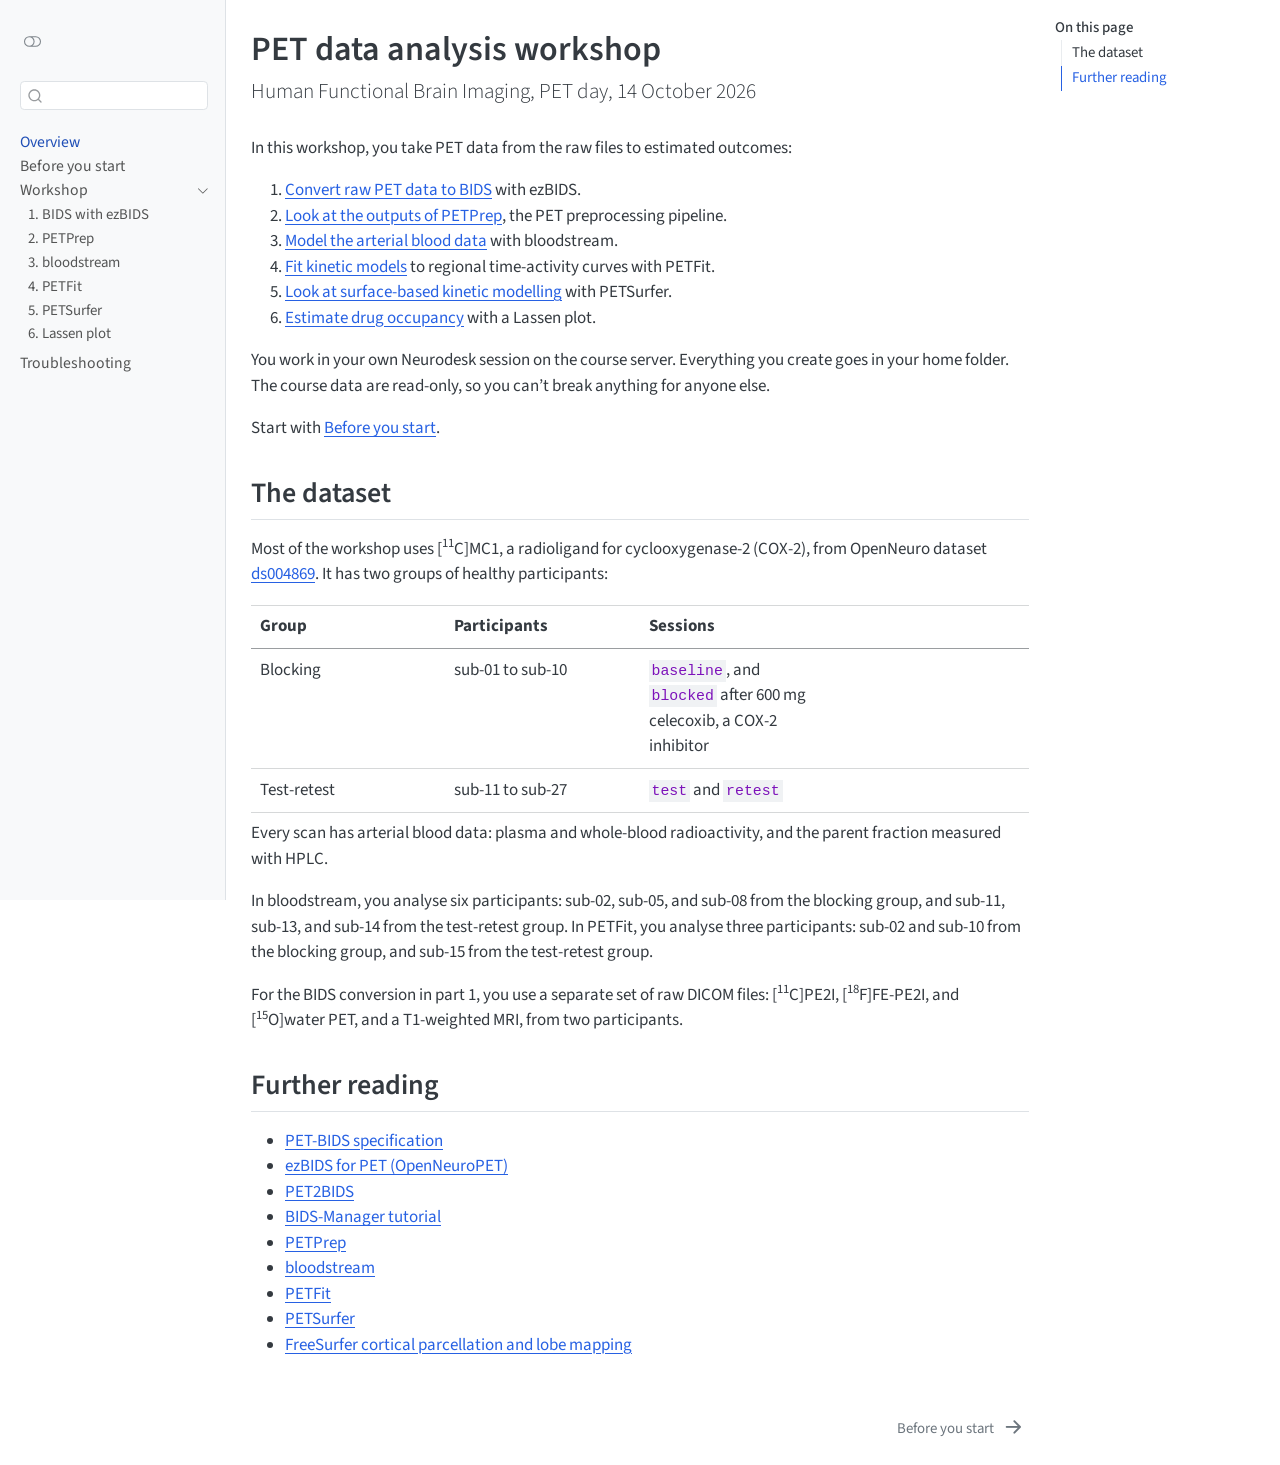
==== commit 1088b0c5: "Update before course" ====
--- a/docs/index.html
+++ b/docs/index.html
@@ -323,8 +323,14 @@
 </li>
           <li class="sidebar-item">
   <div class="sidebar-item-container"> 
-  <a href="./05-lassen.html" class="sidebar-item-text sidebar-link">
- <span class="menu-text">5. Lassen plot</span></a>
+  <a href="./05-petsurfer.html" class="sidebar-item-text sidebar-link">
+ <span class="menu-text">5. PETSurfer</span></a>
+  </div>
+</li>
+          <li class="sidebar-item">
+  <div class="sidebar-item-container"> 
+  <a href="./06-lassen.html" class="sidebar-item-text sidebar-link">
+ <span class="menu-text">6. Lassen plot</span></a>
   </div>
 </li>
       </ul>
@@ -380,7 +386,8 @@
 <li><a href="./02-petprep.html">Look at the outputs of PETPrep</a>, the PET preprocessing pipeline.</li>
 <li><a href="./03-bloodstream.html">Model the arterial blood data</a> with bloodstream.</li>
 <li><a href="./04-petfit.html">Fit kinetic models</a> to regional time-activity curves with PETFit.</li>
-<li><a href="./05-lassen.html">Estimate drug occupancy</a> with a Lassen plot.</li>
+<li><a href="./05-petsurfer.html">Look at surface-based kinetic modelling</a> with PETSurfer.</li>
+<li><a href="./06-lassen.html">Estimate drug occupancy</a> with a Lassen plot.</li>
 </ol>
 <p>You work in your own Neurodesk session on the course server. Everything you create goes in your home folder. The course data are read-only, so you can’t break anything for anyone else.</p>
 <p>Start with <a href="./setup.html">Before you start</a>.</p>
@@ -399,7 +406,7 @@
 <th>Group</th>
 <th>Participants</th>
 <th>Sessions</th>
-<th>Scan length</th>
+<th></th>
 </tr>
 </thead>
 <tbody>
@@ -407,18 +414,18 @@
 <td>Blocking</td>
 <td>sub-01 to sub-10</td>
 <td><code>baseline</code>, and <code>blocked</code> after 600 mg celecoxib, a COX-2 inhibitor</td>
-<td>120 min</td>
+<td></td>
 </tr>
 <tr class="even">
 <td>Test-retest</td>
 <td>sub-11 to sub-27</td>
 <td><code>test</code> and <code>retest</code></td>
-<td>90 min</td>
+<td></td>
 </tr>
 </tbody>
 </table>
 <p>Every scan has arterial blood data: plasma and whole-blood radioactivity, and the parent fraction measured with HPLC.</p>
-<p>In the workshop, you analyse six participants: sub-02, sub-05, and sub-08 from the blocking group, and sub-11, sub-13, and sub-14 from the test-retest group.</p>
+<p>In bloodstream, you analyse six participants: sub-02, sub-05, and sub-08 from the blocking group, and sub-11, sub-13, and sub-14 from the test-retest group. In PETFit, you analyse three participants: sub-02 and sub-10 from the blocking group, and sub-15 from the test-retest group.</p>
 <p>For the BIDS conversion in part 1, you use a separate set of raw DICOM files: [<sup>11</sup>C]PE2I, [<sup>18</sup>F]FE-PE2I, and [<sup>15</sup>O]water PET, and a T1-weighted MRI, from two participants.</p>
 </section>
 <section id="further-reading" class="level2">
@@ -431,6 +438,7 @@
 <li><a href="https://github.com/nipreps/petprep">PETPrep</a></li>
 <li><a href="https://github.com/mathesong/bloodstream">bloodstream</a></li>
 <li><a href="https://github.com/mathesong/petfit">PETFit</a></li>
+<li><a href="https://github.com/freesurfer/petsurfer-bids">PETSurfer</a></li>
 <li><a href="https://surfer.nmr.mgh.harvard.edu/fswiki/CorticalParcellation">FreeSurfer cortical parcellation and lobe mapping</a></li>
 </ul>
 
